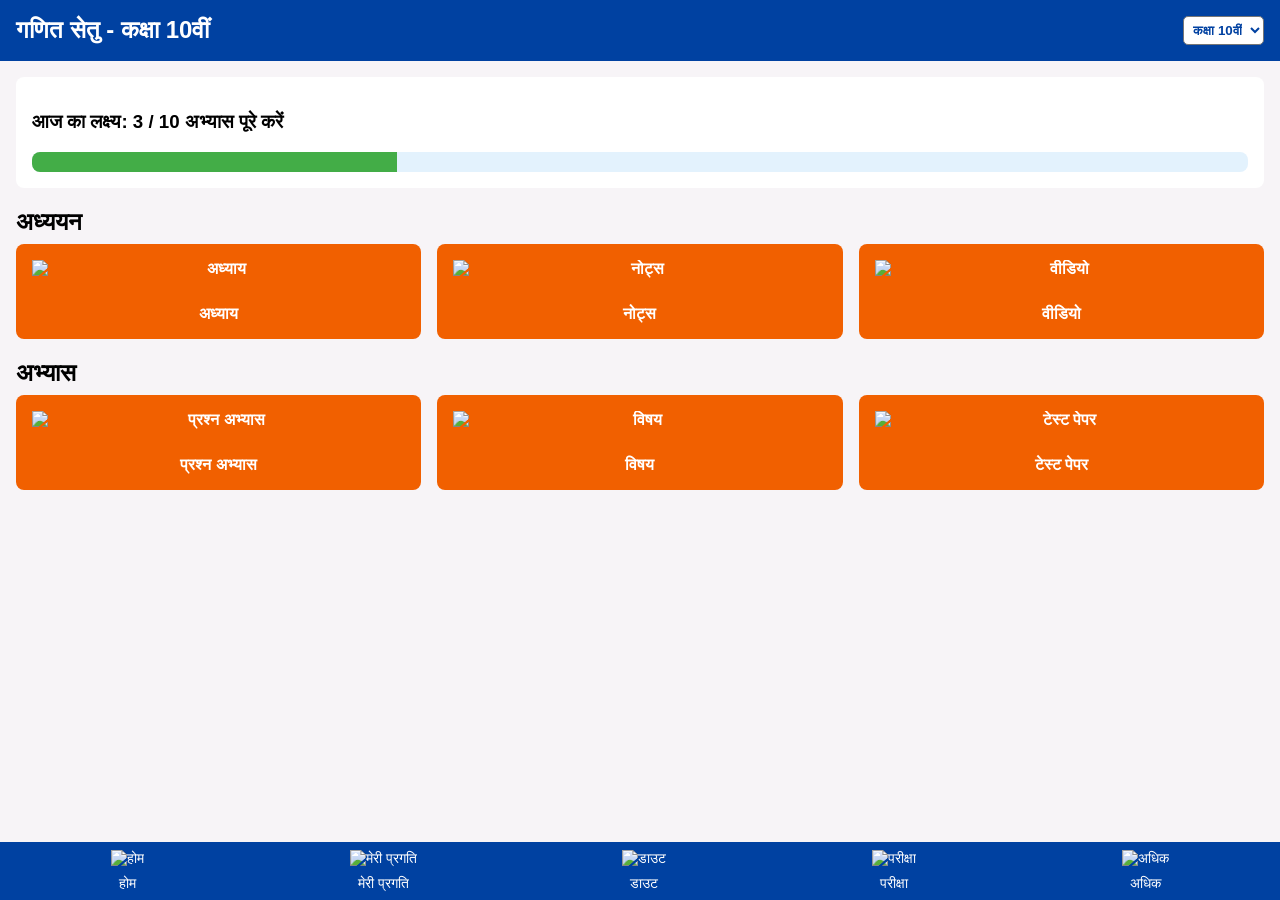
==== class10.html @ 5dcfe7d8 "Create class10.html" ====
<!DOCTYPE html>
<html lang="hi">
<head>
  <meta charset="UTF-8">
  <meta name="viewport" content="width=device-width, initial-scale=1.0">
  <title>गणित सेतु - कक्षा 10वीं</title>
  <style>
    body { font-family:'Noto Sans Devanagari','Poppins',sans-serif; margin:0; background:#F7F4F7; }
    header { background:#0041A1; color:white; display:flex; justify-content:space-between; align-items:center; padding:1rem; }
    header h1 { margin:0; font-size:1.5rem; }
    header select { background:white; color:#0041A1; font-weight:bold; padding:0.3rem; border-radius:5px; }

    /* Target Tracker */
    .target { background:white; margin:1rem; padding:1rem; border-radius:8px; }
    .progress-bar { background:#E3F2FD; border-radius:8px; overflow:hidden; }
    .progress-fill { background:#43AD47; height:20px; width:30%; }

    /* Section Cards */
    .section { margin:1rem; }
    .section h2 { margin-bottom:0.5rem; }
    .cards { display:flex; gap:1rem; }
    .card { flex:1; background:#F16000; color:white; padding:1rem; border-radius:8px; text-align:center; font-weight:bold; }
    .card img { height:40px; display:block; margin:0 auto 5px; }

    /* Bottom Navigation */
    .nav { position:fixed; bottom:0; left:0; right:0; background:#0041A1; display:flex; justify-content:space-around; padding:0.5rem; }
    .nav a { color:white; text-decoration:none; font-size:0.9rem; text-align:center; }
    .nav img { height:20px; display:block; margin:0 auto 5px; }
  </style>
</head>
<body>
  <!-- Header -->
  <header>
    <h1>गणित सेतु - कक्षा 10वीं</h1>
    <select onchange="location.href=this.value;">
      <option value="class9.html">कक्षा 9वीं</option>
      <option value="class10.html" selected>कक्षा 10वीं</option>
    </select>
  </header>

  <!-- आज का लक्ष्य -->
  <div class="target">
    <h3>आज का लक्ष्य: 3 / 10 अभ्यास पूरे करें</h3>
    <div class="progress-bar">
      <div class="progress-fill"></div>
    </div>
  </div>

  <!-- अध्ययन Section -->
  <div class="section">
    <h2>अध्ययन</h2>
    <div class="cards">
      <div class="card"><img src="icons/chapter.png" alt="अध्याय">अध्याय</div>
      <div class="card"><img src="icons/notes.png" alt="नोट्स">नोट्स</div>
      <div class="card"><img src="icons/video.png" alt="वीडियो">वीडियो</div>
    </div>
  </div>

  <!-- अभ्यास Section -->
  <div class="section">
    <h2>अभ्यास</h2>
    <div class="cards">
      <div class="card"><img src="icons/practice.png" alt="प्रश्न अभ्यास">प्रश्न अभ्यास</div>
      <div class="card"><img src="icons/subject.png" alt="विषय">विषय</div>
      <div class="card"><img src="icons/test.png" alt="टेस्ट पेपर">टेस्ट पेपर</div>
    </div>
  </div>

  <!-- Bottom Navigation -->
  <div class="nav">
    <a href="index.html"><img src="icons/home.png" alt="होम">होम</a>
    <a href="progress.html"><img src="icons/progress.png" alt="मेरी प्रगति">मेरी प्रगति</a>
    <a href="doubt.html"><img src="icons/doubt.png" alt="डाउट">डाउट</a>
    <a href="exam.html"><img src="icons/exam.png" alt="परीक्षा">परीक्षा</a>
    <a href="more.html"><img src="icons/more.png" alt="अधिक">अधिक</a>
  </div>
</body>
</html>
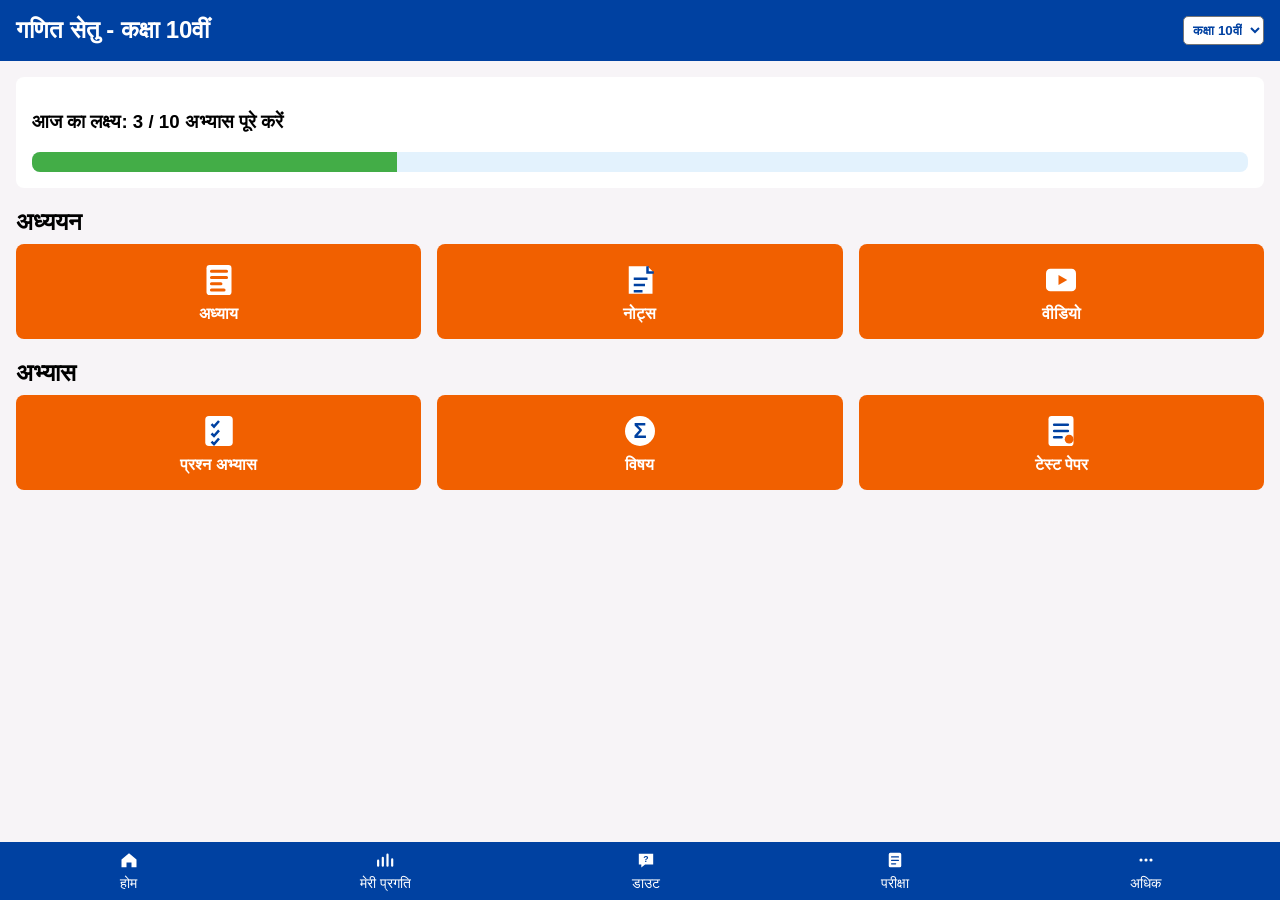
==== commit 95cca06b: "Update class10.html" ====
--- a/class10.html
+++ b/class10.html
@@ -5,74 +5,249 @@
   <meta name="viewport" content="width=device-width, initial-scale=1.0">
   <title>गणित सेतु - कक्षा 10वीं</title>
   <style>
-    body { font-family:'Noto Sans Devanagari','Poppins',sans-serif; margin:0; background:#F7F4F7; }
-    header { background:#0041A1; color:white; display:flex; justify-content:space-between; align-items:center; padding:1rem; }
-    header h1 { margin:0; font-size:1.5rem; }
-    header select { background:white; color:#0041A1; font-weight:bold; padding:0.3rem; border-radius:5px; }
+    body {
+      font-family:'Noto Sans Devanagari','Poppins',sans-serif;
+      margin:0;
+      background:#F7F4F7;
+    }
+
+    header {
+      background:#0041A1;
+      color:white;
+      display:flex;
+      justify-content:space-between;
+      align-items:center;
+      padding:1rem;
+    }
+
+    header h1 {
+      margin:0;
+      font-size:1.5rem;
+    }
+
+    header select {
+      background:white;
+      color:#0041A1;
+      font-weight:bold;
+      padding:0.3rem;
+      border-radius:5px;
+    }
 
     /* Target Tracker */
-    .target { background:white; margin:1rem; padding:1rem; border-radius:8px; }
-    .progress-bar { background:#E3F2FD; border-radius:8px; overflow:hidden; }
-    .progress-fill { background:#43AD47; height:20px; width:30%; }
+    .target {
+      background:white;
+      margin:1rem;
+      padding:1rem;
+      border-radius:8px;
+    }
+
+    .progress-bar {
+      background:#E3F2FD;
+      border-radius:8px;
+      overflow:hidden;
+    }
+
+    .progress-fill {
+      background:#43AD47;
+      height:20px;
+      width:30%;
+    }
 
     /* Section Cards */
-    .section { margin:1rem; }
-    .section h2 { margin-bottom:0.5rem; }
-    .cards { display:flex; gap:1rem; }
-    .card { flex:1; background:#F16000; color:white; padding:1rem; border-radius:8px; text-align:center; font-weight:bold; }
-    .card img { height:40px; display:block; margin:0 auto 5px; }
+    .section {
+      margin:1rem;
+    }
+
+    .section h2 {
+      margin-bottom:0.5rem;
+    }
+
+    .cards {
+      display:flex;
+      gap:1rem;
+    }
+
+    .card {
+      flex:1;
+      background:#F16000;
+      color:white;
+      padding:1rem;
+      border-radius:8px;
+      text-align:center;
+      font-weight:bold;
+    }
+
+    .card img {
+      height:40px;
+      width:40px;
+      object-fit:contain;
+      display:block;
+      margin:0 auto 5px;
+    }
 
     /* Bottom Navigation */
-    .nav { position:fixed; bottom:0; left:0; right:0; background:#0041A1; display:flex; justify-content:space-around; padding:0.5rem; }
-    .nav a { color:white; text-decoration:none; font-size:0.9rem; text-align:center; }
-    .nav img { height:20px; display:block; margin:0 auto 5px; }
+    .nav {
+      position:fixed;
+      bottom:0;
+      left:0;
+      right:0;
+      background:#0041A1;
+      display:flex;
+      justify-content:space-around;
+      padding:0.5rem;
+    }
+
+    .nav a {
+      color:white;
+      text-decoration:none;
+      font-size:0.9rem;
+      text-align:center;
+    }
+
+    .nav img {
+      height:20px;
+      width:20px;
+      object-fit:contain;
+      display:block;
+      margin:0 auto 5px;
+    }
   </style>
 </head>
+
 <body>
+
   <!-- Header -->
   <header>
     <h1>गणित सेतु - कक्षा 10वीं</h1>
+
     <select onchange="location.href=this.value;">
       <option value="class9.html">कक्षा 9वीं</option>
       <option value="class10.html" selected>कक्षा 10वीं</option>
     </select>
   </header>
 
+
   <!-- आज का लक्ष्य -->
   <div class="target">
     <h3>आज का लक्ष्य: 3 / 10 अभ्यास पूरे करें</h3>
+
     <div class="progress-bar">
       <div class="progress-fill"></div>
     </div>
   </div>
 
+
   <!-- अध्ययन Section -->
   <div class="section">
+
     <h2>अध्ययन</h2>
+
     <div class="cards">
-      <div class="card"><img src="icons/chapter.png" alt="अध्याय">अध्याय</div>
-      <div class="card"><img src="icons/notes.png" alt="नोट्स">नोट्स</div>
-      <div class="card"><img src="icons/video.png" alt="वीडियो">वीडियो</div>
+
+      <div class="card">
+        <img
+          src="data:image/svg+xml;utf8,<svg xmlns='http://www.w3.org/2000/svg' viewBox='0 0 64 64'><rect x='12' y='8' width='40' height='48' rx='5' fill='white'/><path d='M20 18h24M20 28h24M20 38h15M20 48h20' stroke='%23F16000' stroke-width='5' stroke-linecap='round'/></svg>"
+          alt="अध्याय">
+        अध्याय
+      </div>
+
+
+      <div class="card">
+        <img
+          src="data:image/svg+xml;utf8,<svg xmlns='http://www.w3.org/2000/svg' viewBox='0 0 64 64'><path d='M14 10h30l8 8v36H14z' fill='white'/><path d='M44 10v10h10M22 30h22M22 40h18M22 50h14' fill='none' stroke='%230041A1' stroke-width='4'/></svg>"
+          alt="नोट्स">
+        नोट्स
+      </div>
+
+
+      <div class="card">
+        <img
+          src="data:image/svg+xml;utf8,<svg xmlns='http://www.w3.org/2000/svg' viewBox='0 0 64 64'><rect x='8' y='14' width='48' height='36' rx='7' fill='white'/><path d='M28 24l14 8-14 8z' fill='%23F16000'/></svg>"
+          alt="वीडियो">
+        वीडियो
+      </div>
+
     </div>
   </div>
+
 
   <!-- अभ्यास Section -->
   <div class="section">
+
     <h2>अभ्यास</h2>
+
     <div class="cards">
-      <div class="card"><img src="icons/practice.png" alt="प्रश्न अभ्यास">प्रश्न अभ्यास</div>
-      <div class="card"><img src="icons/subject.png" alt="विषय">विषय</div>
-      <div class="card"><img src="icons/test.png" alt="टेस्ट पेपर">टेस्ट पेपर</div>
+
+      <div class="card">
+        <img
+          src="data:image/svg+xml;utf8,<svg xmlns='http://www.w3.org/2000/svg' viewBox='0 0 64 64'><rect x='10' y='8' width='44' height='48' rx='6' fill='white'/><path d='M20 21l4 4 8-9M20 36l4 4 8-9M20 49l4 4 8-9' fill='none' stroke='%230041A1' stroke-width='4'/></svg>"
+          alt="प्रश्न अभ्यास">
+        प्रश्न अभ्यास
+      </div>
+
+
+      <div class="card">
+        <img
+          src="data:image/svg+xml;utf8,<svg xmlns='http://www.w3.org/2000/svg' viewBox='0 0 64 64'><circle cx='32' cy='32' r='24' fill='white'/><text x='32' y='43' text-anchor='middle' font-family='Arial' font-size='35' font-weight='700' fill='%230041A1'>Σ</text></svg>"
+          alt="विषय">
+        विषय
+      </div>
+
+
+      <div class="card">
+        <img
+          src="data:image/svg+xml;utf8,<svg xmlns='http://www.w3.org/2000/svg' viewBox='0 0 64 64'><rect x='12' y='8' width='40' height='48' rx='5' fill='white'/><path d='M21 22h22M21 32h22M21 42h12' stroke='%230041A1' stroke-width='4' stroke-linecap='round'/><circle cx='45' cy='45' r='7' fill='%23F16000'/></svg>"
+          alt="टेस्ट पेपर">
+        टेस्ट पेपर
+      </div>
+
     </div>
   </div>
+
 
   <!-- Bottom Navigation -->
   <div class="nav">
-    <a href="index.html"><img src="icons/home.png" alt="होम">होम</a>
-    <a href="progress.html"><img src="icons/progress.png" alt="मेरी प्रगति">मेरी प्रगति</a>
-    <a href="doubt.html"><img src="icons/doubt.png" alt="डाउट">डाउट</a>
-    <a href="exam.html"><img src="icons/exam.png" alt="परीक्षा">परीक्षा</a>
-    <a href="more.html"><img src="icons/more.png" alt="अधिक">अधिक</a>
-  </div>
+
+    <a href="index.html">
+      <img
+        src="data:image/svg+xml;utf8,<svg xmlns='http://www.w3.org/2000/svg' viewBox='0 0 64 64'><path d='M8 30L32 10l24 20v25H40V40H24v15H8z' fill='white'/></svg>"
+        alt="होम">
+      होम
+    </a>
+
+
+    <a href="progress.html">
+      <img
+        src="data:image/svg+xml;utf8,<svg xmlns='http://www.w3.org/2000/svg' viewBox='0 0 64 64'><path d='M10 50V34M25 50V25M40 50V15M55 50V30' stroke='white' stroke-width='7' stroke-linecap='round'/></svg>"
+        alt="मेरी प्रगति">
+      मेरी प्रगति
+    </a>
+
+
+    <a href="doubt.html">
+      <img
+        src="data:image/svg+xml;utf8,<svg xmlns='http://www.w3.org/2000/svg' viewBox='0 0 64 64'><path d='M9 12h46v34H29L17 56V46H9z' fill='white'/><text x='32' y='38' text-anchor='middle' font-family='Arial' font-size='28' font-weight='700' fill='%230041A1'>?</text></svg>"
+        alt="डाउट">
+      डाउट
+    </a>
+
+
+    <a href="exam.html">
+      <img
+        src="data:image/svg+xml;utf8,<svg xmlns='http://www.w3.org/2000/svg' viewBox='0 0 64 64'><rect x='12' y='9' width='40' height='46' rx='5' fill='white'/><path d='M21 22h22M21 33h22M21 44h13' stroke='%230041A1' stroke-width='4' stroke-linecap='round'/></svg>"
+        alt="परीक्षा">
+      परीक्षा
+    </a>
+
+
+    <a href="more.html">
+      <img
+        src="data:image/svg+xml;utf8,<svg xmlns='http://www.w3.org/2000/svg' viewBox='0 0 64 64'><circle cx='16' cy='32' r='5' fill='white'/><circle cx='32' cy='32' r='5' fill='white'/><circle cx='48' cy='32' r='5' fill='white'/></svg>"
+        alt="अधिक">
+      अधिक
+    </a>
+
+  </div>
+
 </body>
 </html>
